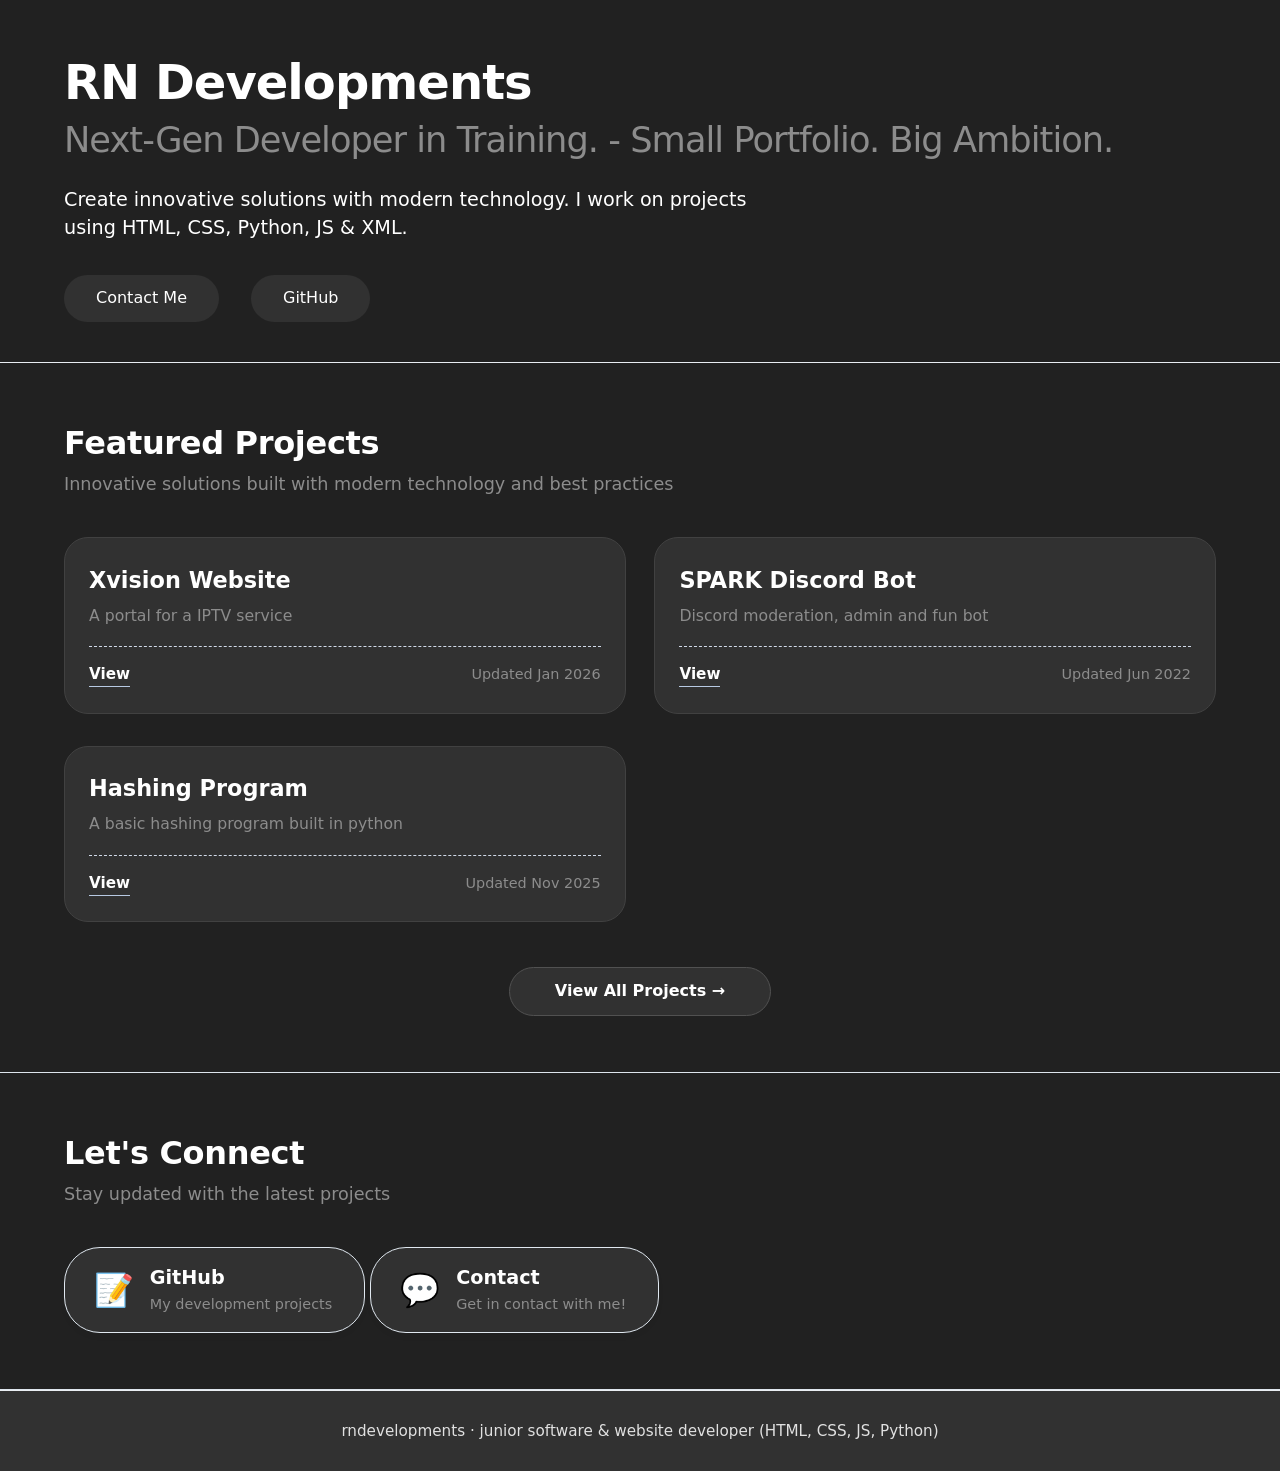
==== index.html @ 4476af73 "Initial commit" ====
<!DOCTYPE html>
<html lang="en">
<head>
  <meta charset="UTF-8">
  <meta name="viewport" content="width=device-width, initial-scale=1.0">
  <title>rndevelopments</title>
 
  <link rel="stylesheet" href="style.css">
</head>
<body>

  <!-- HERO / HEADER SECTION: Your Developer. Your Vision. -->
  <header class="site-header">
    <div class="container">
      <h1 class="headline-main">RN Developments<br><span class="headline-sub">Next-Gen Developer in Training. - Small Portfolio. Big Ambition.</span></h1>
      <p class="hero-description">
        Create innovative solutions with modern technology. I work on projects using HTML, CSS, Python, JS & XML.
      </p>
      <div class="cta-links">
        <a href="#" class="cta">Contact Me</a>
        <a href="#" class="cta">GitHub</a>
      </div>
    </div>
  </header>


  <!-- FEATURED PROJECTS (heading + subhead + grid) -->
  <section class="featured-section">
    <div class="container">
      <h2 class="section-title">Featured Projects</h2>
      <p class="section-subtitle">Innovative solutions built with modern technology and best practices</p>

      <div class="project-grid">
        <!-- project card 1 -->
        <article class="project-card">
          <h3 class="project-name">Xvision Website</h3>
          <p class="project-desc">A portal for a IPTV service</p>
          <div class="project-meta">
            <a href="https://github.com/Ryann-Devv/Xvision-Tv--Site/tree/main" class="project-link">View</a>
            <span class="project-updated">Updated Jan 2026</span>
          </div>
        </article

        <!-- project card 2 -->
        <article class="project-card">
          <h3 class="project-name">SPARK Discord Bot</h3>
          <p class="project-desc">Discord moderation, admin and fun bot</p>
          <div class="project-meta">
            <a href="https://github.com/Ryann-Devv/SparkBotV1.0/tree/main" class="project-link">View</a>
            <span class="project-updated">Updated Jun 2022</span>
          </div>
        </article>

        <!-- project card 3 -->
        <article class="project-card">
          <h3 class="project-name">Hashing Program</h3>
          <p class="project-desc">A basic hashing program built in python</p>
          <div class="project-meta">
            <a href="https://github.com/ryann-0101/PythonProject" class="project-link">View</a>
            <span class="project-updated">Updated Nov 2025</span>
          </div>
        </article>

        
      </div>

      <!-- "View All Projects" button / link -->
      <div class="view-all-wrapper">
        <a href="in-development.html" class="view-all-link">View All Projects →</a>
      </div>
    </div>
  </section>

  <!-- LET'S CONNECT / COMMUNITY SECTION -->
  <section class="connect-section">
    <div class="container">
      <h2 class="section-title">Let's Connect</h2>
      <p class="section-subtitle">Stay updated with the latest projects</p>

      <div class="connect-grid">

        </div>
        <div class="connect-item">
          <span class="connect-icon">📝</span>
          <div class="connect-content">
            <h4>GitHub</h4>
            <p>My development projects</p>
          </div>
        </div>
        <div class="connect-item">
          <span class="connect-icon">💬</span>
          <div class="connect-content">
            <h4>Contact</h4>
            <p>Get in contact with me!</p>
          </div>
        </div>
      </div>
    </div>
  </section>

  <!-- subtle footer / note: junior dev, rndevelopments -->
  <footer class="site-footer">
    <div class="container">
      <p>rndevelopments · junior software & website developer (HTML, CSS, JS, Python)</p>
    </div>
  </footer>
</body>
</html>
---- style.css ----
/* style.css – separate file, no inline styles */

/* RESET / BASE */
* {
  margin: 0;
  padding: 0;
  box-sizing: border-box;
}

body {
  background-color: #212121;
  font-family: system-ui, -apple-system, 'Segoe UI', Roboto, 'Helvetica Neue', sans-serif;
  color: #ffffff;
  line-height: 1.5;
}

.container {
  max-width: 1200px;
  margin: 0 auto;
  padding: 0 24px;
}

/* HEADER (your developer / your vision) */
.site-header {
  background-color: #212121;
  padding: 3.5rem 0 2.5rem 0;
  border-bottom: 1px solid #e9edf2;
}

.headline-main {
  font-size: 3rem;
  font-weight: 700;
  line-height: 1.1;
  letter-spacing: -0.02em;
  color: #ffffff;
}

.headline-sub {
  font-size: 2.2rem;
  font-weight: 400;
  color: #8c8c8c;
  display: inline-block;
  margin-top: 0.2rem;
}

.hero-description {
  font-size: 1.2rem;
  color: #ffffff;
  max-width: 700px;
  margin: 1.5rem 0 2rem 0;
}

.cta-links {
  display: flex;
  gap: 2rem;
  flex-wrap: wrap;
}

.cta {
  background-color: #313131;
  color: white;
  padding: 0.7rem 2rem;
  border-radius: 40px;
  text-decoration: none;
  font-weight: 500;
  font-size: 1rem;
  transition: background 0.2s;
  display: inline-block;
}

.cta:hover {
  background-color: #cbcbcb;
}



/* FEATURED SECTION */
.featured-section {
  padding: 3.5rem 0 2.5rem 0;
  background-color: #212121;
}

.section-title {
  font-size: 2rem;
  font-weight: 650;
  letter-spacing: -0.01em;
  color: #ffffff;
  margin-bottom: 0.25rem;
}

.section-subtitle {
  font-size: 1.1rem;
  color: #8c8c8c;
  margin-bottom: 2.5rem;
}

/* project grid – exactly 2 columns on desktop, 1 on mobile */
.project-grid {
  display: grid;
  grid-template-columns: repeat(2, 1fr);
  gap: 2rem 1.8rem;
  margin: 2rem 0 1.5rem;
}

.project-card {
  background-color: #313131;
  border: 1px solid #414141;
  border-radius: 24px;
  padding: 1.6rem 1.5rem;
  transition: box-shadow 0.2s;
}

.project-card:hover {
  box-shadow: 0 8px 20px rgba(0,0,0,0.03), 0 0 0 2px #e1e8f0;
}

.project-name {
  font-size: 1.4rem;
  font-weight: 650;
  color: #ffffff;
  margin-bottom: 0.4rem;
}

.project-desc {
  color: #8c8c8c;
  margin-bottom: 1.2rem;
  font-size: 0.98rem;
}

.project-meta {
  display: flex;
  justify-content: space-between;
  align-items: center;
  border-top: 1px dashed #d0d9e8;
  padding-top: 1rem;
  font-size: 0.95rem;
}

.project-link {
  color: #ffffff;
  font-weight: 600;
  text-decoration: none;
  border-bottom: 1.5px solid #b7c9e2;
}

.project-link:hover {
  color: #616161;
  border-bottom-color: #515151;
}

.project-updated {
  color: #8c8c8c;
  font-size: 0.9rem;
}

/* view all button */
.view-all-wrapper {
  text-align: center;
  margin: 2.8rem 0 1rem;
}

.view-all-link {
  display: inline-block;
  background: #313131;
  border: 1.5px solid #515151;
  color: #ffffff;
  font-weight: 600;
  padding: 0.7rem 2.8rem;
  border-radius: 40px;
  text-decoration: none;
  font-size: 1rem;
  transition: 0.2s;
}

.view-all-link:hover {
  background: #414141;
  color: white;
}

/* CONNECT SECTION (let's connect) */
.connect-section {
  background-color: #212121;
  padding: 3.5rem 0;
  border-top: 1px solid #dee5ed;
  border-bottom: 1px solid #dee5ed;
}

.connect-grid {
  display: flex;
  flex-wrap: wrap;
  gap: 2rem 2.5rem;
  margin-top: 2.2rem;
  justify-content: center;
  justify-self: center;
}

.connect-item {
  background-color: #313131;
  border-radius: 36px;
  padding: 1rem 2rem 1rem 1.8rem;
  display: inline-flex;
  align-items: center;
  gap: 1rem;
  box-shadow: 0 4px 10px rgba(0,0,0,0.02);
  border: 1px solid #e0e8f0;
  min-width: 240px;
  flex: 0 1 auto;
  justify-self: center;
}

.connect-icon {
  font-size: 2rem;
  line-height: 1;
}

.connect-content h4 {
  font-size: 1.2rem;
  font-weight: 600;
  margin-bottom: 0.1rem;
  color: #ffff;
}

.connect-content p {
  color: #8c8c8c;
  font-size: 0.9rem;
}

/* FOOTER (junior dev signature) */
.site-footer {
  background: #313131;
  padding: 1.8rem 0;
  text-align: center;
  color: #ffffff;
  border-top: 1px solid #e9edf2;
  font-size: 0.95rem;
  bottom: 0;
}

.site-footer p {
  opacity: 0.85;
}

/* RESPONSIVE */
@media (max-width: 700px) {
  .headline-main {
    font-size: 2.4rem;
  }
  .headline-sub {
    font-size: 1.7rem;
  }
  .project-grid {
    grid-template-columns: 1fr;
    gap: 1.5rem;
  }
  .stats-flex {
    justify-content: center;
  }
  .connect-item {
    width: 100%;
    justify-content: center;
  }
  .cta-links {
    flex-direction: column;
    align-items: flex-start;
    gap: 1rem;
  }
}
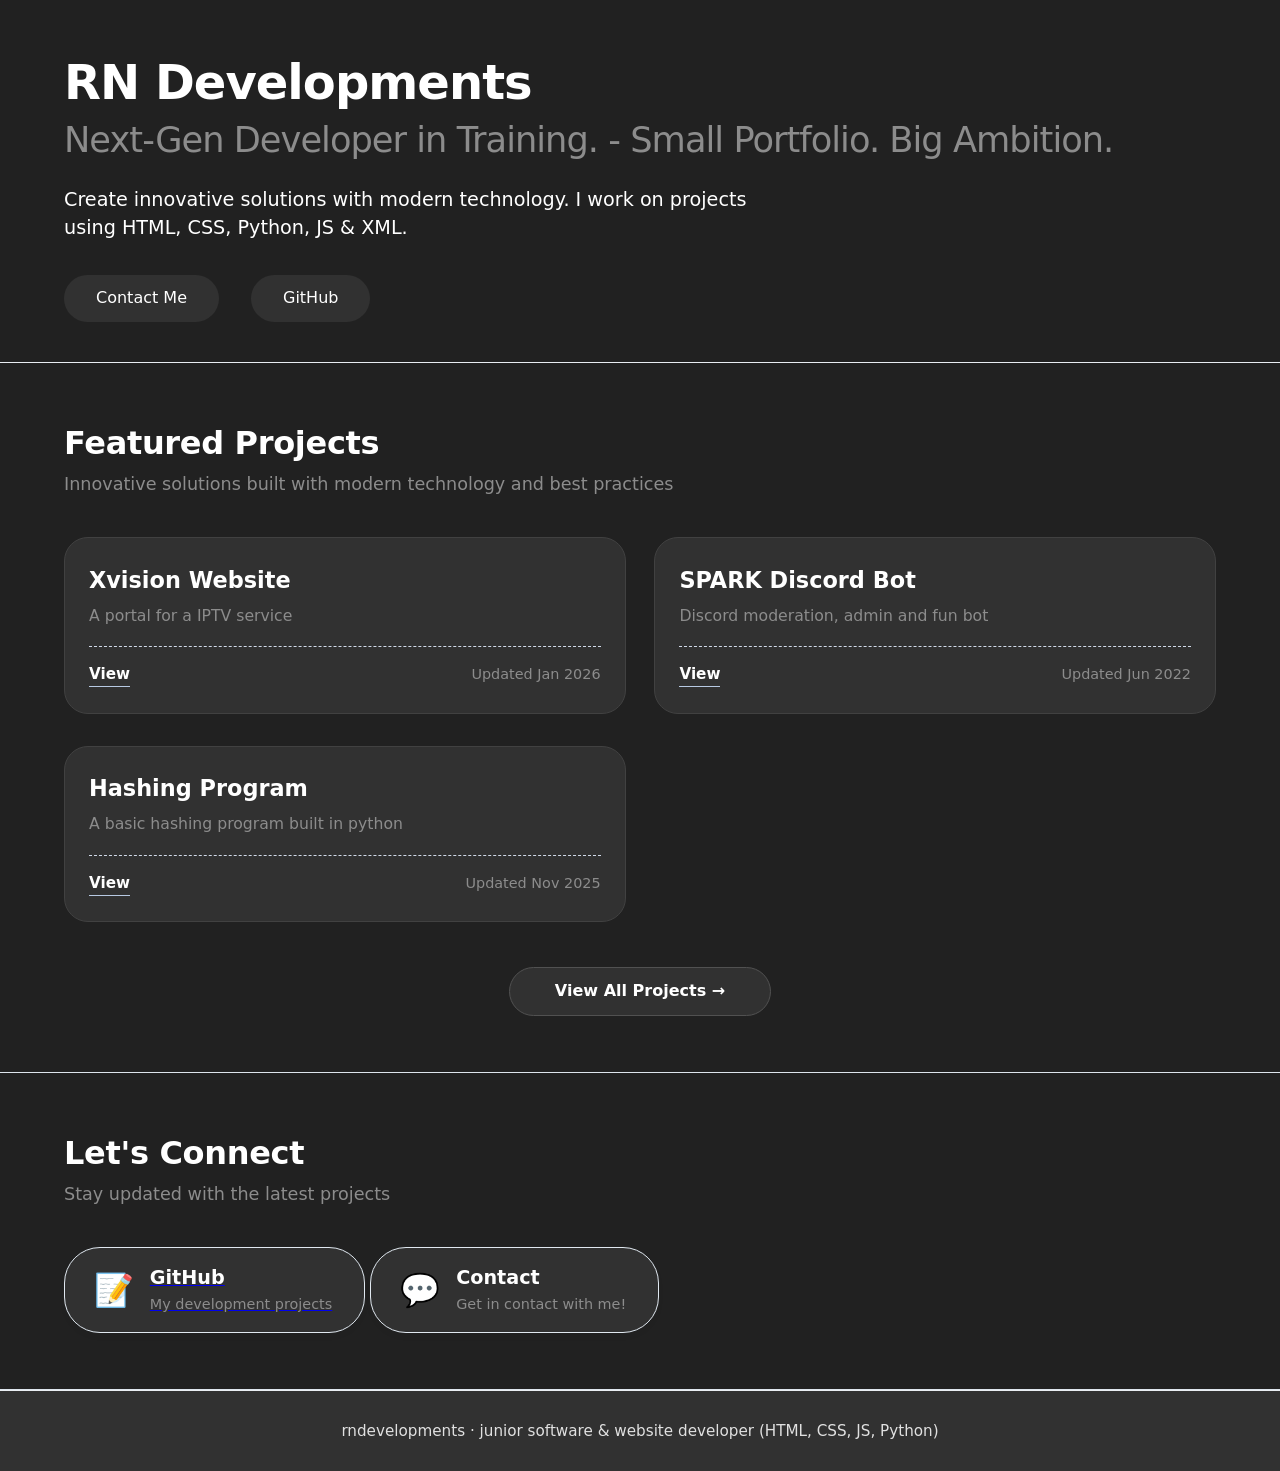
==== commit c83e8597: ". ." ====
--- a/index.html
+++ b/index.html
@@ -17,8 +17,8 @@
         Create innovative solutions with modern technology. I work on projects using HTML, CSS, Python, JS & XML.
       </p>
       <div class="cta-links">
-        <a href="#" class="cta">Contact Me</a>
-        <a href="#" class="cta">GitHub</a>
+        <a href="mailto:ryan@rndevelopments.xyz" class="cta">Contact Me</a>
+        <a href="https://github.com/Ryann-Devv" class="cta">GitHub</a>
       </div>
     </div>
   </header>
@@ -82,10 +82,12 @@
         </div>
         <div class="connect-item">
           <span class="connect-icon">📝</span>
+          <a href="https://github.com/Ryann-Devv">
           <div class="connect-content">
             <h4>GitHub</h4>
             <p>My development projects</p>
           </div>
+          </a>
         </div>
         <div class="connect-item">
           <span class="connect-icon">💬</span>
--- a/style.css
+++ b/style.css
@@ -206,6 +206,7 @@
   min-width: 240px;
   flex: 0 1 auto;
   justify-self: center;
+  text-decoration: none;
 }
 
 .connect-icon {
@@ -218,11 +219,13 @@
   font-weight: 600;
   margin-bottom: 0.1rem;
   color: #ffff;
+  text-decoration: none;
 }
 
 .connect-content p {
   color: #8c8c8c;
   font-size: 0.9rem;
+  text-decoration: none;
 }
 
 /* FOOTER (junior dev signature) */
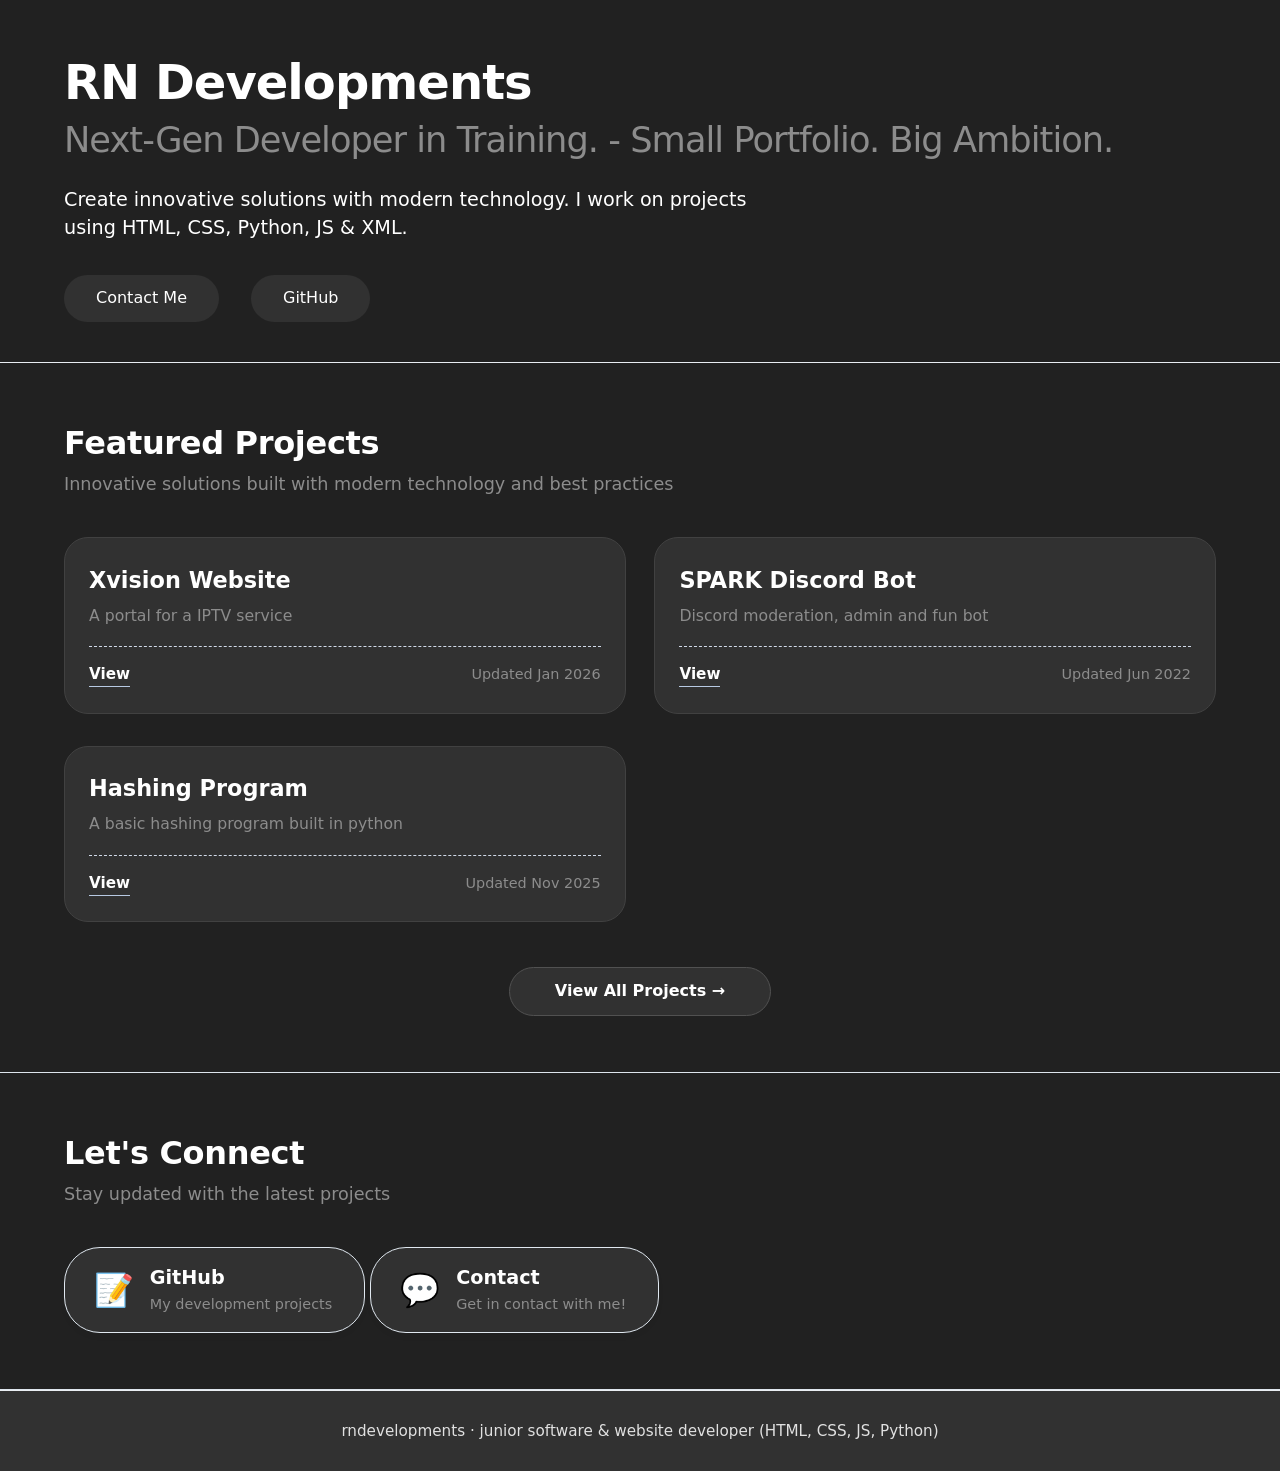
==== commit 63b99a1b: "@" ====
--- a/index.html
+++ b/index.html
@@ -17,7 +17,7 @@
         Create innovative solutions with modern technology. I work on projects using HTML, CSS, Python, JS & XML.
       </p>
       <div class="cta-links">
-        <a href="mailto:ryan@rndevelopments.xyz" class="cta">Contact Me</a>
+        <a href="in-development.html" class="cta">Contact Me</a>
         <a href="https://github.com/Ryann-Devv" class="cta">GitHub</a>
       </div>
     </div>
@@ -39,7 +39,7 @@
             <a href="https://github.com/Ryann-Devv/Xvision-Tv--Site/tree/main" class="project-link">View</a>
             <span class="project-updated">Updated Jan 2026</span>
           </div>
-        </article
+        </article>
 
         <!-- project card 2 -->
         <article class="project-card">
@@ -91,10 +91,12 @@
         </div>
         <div class="connect-item">
           <span class="connect-icon">💬</span>
+          <a href="in-development.html">
           <div class="connect-content">
             <h4>Contact</h4>
             <p>Get in contact with me!</p>
           </div>
+          </a>
         </div>
       </div>
     </div>
--- a/style.css
+++ b/style.css
@@ -183,6 +183,7 @@
   padding: 3.5rem 0;
   border-top: 1px solid #dee5ed;
   border-bottom: 1px solid #dee5ed;
+  text-decoration: none;
 }
 
 .connect-grid {
@@ -209,6 +210,24 @@
   text-decoration: none;
 }
 
+/* Force remove all underlines from connect section */
+.connect-section a,
+.connect-section a:hover,
+.connect-section a:visited,
+.connect-section a:active,
+.connect-section a:focus,
+.connect-item a,
+.connect-item a * {
+  text-decoration: none !important;
+  border-bottom: none !important;
+  outline: none;
+}
+
+.connect-content h4,
+.connect-content p {
+  text-decoration: none !important;
+  border-bottom: none !important;
+}
 .connect-icon {
   font-size: 2rem;
   line-height: 1;
@@ -219,7 +238,7 @@
   font-weight: 600;
   margin-bottom: 0.1rem;
   color: #ffff;
-  text-decoration: none;
+  text-decoration-line: none;
 }
 
 .connect-content p {
